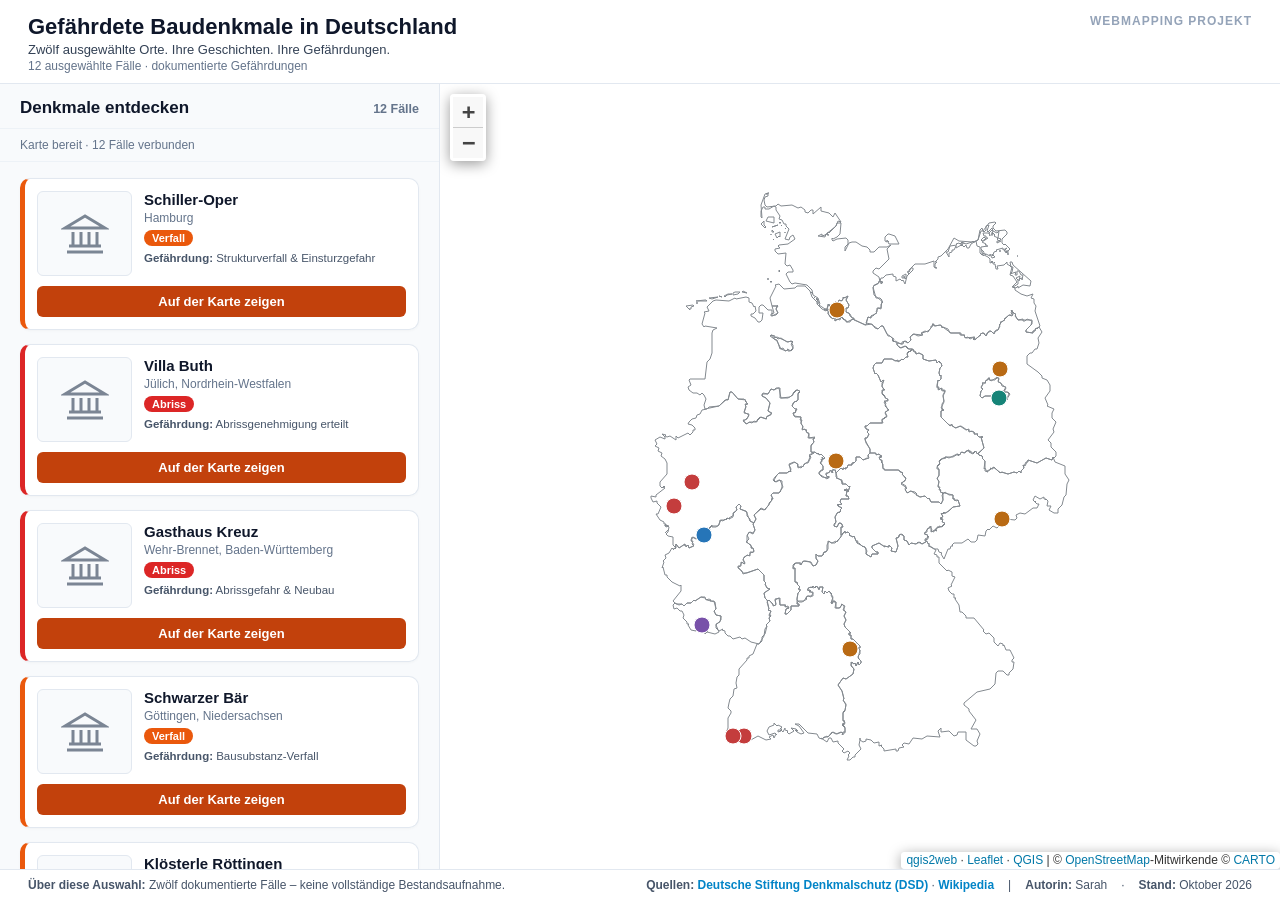
==== index.html @ 806285ae "Add files via upload" ====
<!DOCTYPE html>
<html lang="de">
<head>
  <meta charset="UTF-8">
  <meta name="viewport" content="width=device-width, initial-scale=1.0">
  <title>Gefährdete Baudenkmale in Deutschland | Webmap</title>
  <!-- Favicon -->
  <link rel="icon" href="data:image/svg+xml,<svg xmlns='http://www.w3.org/2000/svg' viewBox='0 0 100 100'><text y='.9em' font-size='90'>🏛️</text></svg>">

  <style>
    * {
      box-sizing: border-box;
      margin: 0;
      padding: 0;
    }
    html, body {
      height: 100%;
      font-family: -apple-system, BlinkMacSystemFont, "Segoe UI", Roboto, Helvetica, Arial, sans-serif;
      background-color: #f1f5f9;
      color: #1e293b;
      overflow: hidden;
    }
    #app-container {
      display: flex;
      flex-direction: column;
      height: 100vh;
      width: 100vw;
    }

    /* الهيدر العلوي */
    .site-header {
      background-color: #ffffff;
      padding: 14px 28px 10px 28px;
      border-bottom: 1px solid #e2e8f0;
      display: flex;
      justify-content: space-between;
      align-items: flex-start;
      flex-shrink: 0;
    }
    .header-left h1 {
      font-size: 22px;
      font-weight: 800;
      color: #0f172a;
      margin-bottom: 2px;
    }
    .header-left .subtitle {
      font-size: 13px;
      color: #334155;
      font-weight: 500;
      margin-bottom: 2px;
    }
    .header-left .count-line {
      font-size: 12px;
      color: #64748b;
    }
    .header-right .tagline {
      font-size: 12px;
      font-weight: 700;
      color: #94a3b8;
      letter-spacing: 1px;
      text-transform: uppercase;
    }

    /* الحاوية الوسطى */
    .main-wrapper {
      display: flex;
      flex: 1;
      overflow: hidden;
      position: relative;
    }

    /* الشريط الجانبي للكروت */
    #sidebar {
      width: 440px;
      min-width: 440px;
      background-color: #f8fafc;
      border-right: 1px solid #e2e8f0;
      display: flex;
      flex-direction: column;
      height: 100%;
    }
    .sidebar-header {
      padding: 14px 20px 10px 20px;
      display: flex;
      justify-content: space-between;
      align-items: baseline;
      border-bottom: 1px solid #edf2f7;
    }
    .sidebar-header h2 {
      font-size: 17px;
      font-weight: 700;
      color: #0f172a;
    }
    .sidebar-header .case-count {
      font-size: 12.5px;
      font-weight: 600;
      color: #64748b;
    }
    .cards-list {
      flex: 1;
      overflow-y: auto;
      padding: 16px 20px;
      display: flex;
      flex-direction: column;
      gap: 14px;
    }

    /* تصميم الكارت */
    .card-item {
      background: #ffffff;
      border: 1px solid #e2e8f0;
      border-radius: 10px;
      padding: 12px;
      display: flex;
      flex-direction: column;
      gap: 10px;
      border-left: 5px solid #cbd5e1;
      box-shadow: 0 1px 3px rgba(0,0,0,0.03);
    }
    .card-item.Verfall { border-left-color: #ea580c; }
    .card-item.Abriss { border-left-color: #dc2626; }
    .card-item.Hochwasser { border-left-color: #2563eb; }
    .card-item.Infrastruktur { border-left-color: #0d9488; }
    .card-item.Leerstand { border-left-color: #7c3aed; }

    .card-content {
      display: flex;
      gap: 12px;
    }
    .card-thumbnail {
      width: 95px;
      height: 85px;
      min-width: 95px;
      border-radius: 6px;
      background-color: #f8fafc;
      border: 1px solid #e2e8f0;
      display: flex;
      align-items: center;
      justify-content: center;
      overflow: hidden;
    }
    .card-thumbnail svg {
      width: 48px;
      height: 48px;
      opacity: 0.7;
    }

    .card-details {
      flex: 1;
      display: flex;
      flex-direction: column;
      gap: 3px;
    }
    .card-details h3 {
      font-size: 15px;
      font-weight: 700;
      color: #0f172a;
    }
    .card-details .location {
      font-size: 12px;
      color: #64748b;
      margin-bottom: 2px;
    }
    .badge {
      align-self: flex-start;
      padding: 2px 8px;
      border-radius: 10px;
      font-size: 11px;
      font-weight: 700;
      color: #ffffff;
    }
    .badge.Verfall { background-color: #ea580c; }
    .badge.Abriss { background-color: #dc2626; }
    .badge.Hochwasser { background-color: #2563eb; }
    .badge.Infrastruktur { background-color: #0d9488; }
    .badge.Leerstand { background-color: #7c3aed; }

    .danger-text {
      font-size: 11.5px;
      color: #475569;
      margin-top: 2px;
      line-height: 1.35;
    }
    .btn-focus {
      background-color: #c2410c;
      color: #ffffff;
      border: none;
      border-radius: 6px;
      padding: 8px 12px;
      font-size: 13px;
      font-weight: 600;
      cursor: pointer;
      text-align: center;
      transition: background-color 0.15s ease;
    }
    .btn-focus:hover {
      background-color: #9a3412;
    }

    /* شباك الخريطة */
    .map-container {
      flex: 1;
      height: 100%;
    }
    #map-frame {
      width: 100%;
      height: 100%;
      border: none;
    }

    /* الفوتر التوثيقي */
    .site-footer {
      background-color: #ffffff;
      border-top: 1px solid #e2e8f0;
      padding: 8px 28px;
      display: flex;
      justify-content: space-between;
      align-items: center;
      font-size: 12px;
      color: #475569;
      flex-shrink: 0;
    }
    .site-footer a {
      color: #0284c7;
      text-decoration: none;
      font-weight: 600;
    }
    .site-footer a:hover {
      text-decoration: underline;
    }
    .footer-right {
      display: flex;
      gap: 14px;
      align-items: center;
    }

    /* Functional interaction; existing desktop design is preserved. */
    .map-status { padding:8px 20px; font-size:12px; line-height:1.35; color:#64748b; border-bottom:1px solid #edf2f7; }
    .map-status.is-error { color:#b91c1c; background:#fef2f2; }
    .card-item.is-active { background:#fff7ed; box-shadow:0 0 0 2px rgba(194,65,12,.22); }
    .btn-focus:disabled { opacity:.55; cursor:wait; }
    .btn-focus[aria-pressed="true"] { background:#9a3412; }
    .btn-focus:focus-visible { outline:3px solid #0f172a; outline-offset:3px; }
    .card-content { cursor:pointer; }
    @media (max-width:760px) {
      #app-container { height:100svh; }
      .site-header { padding:10px 16px; }
      .header-left h1 { font-size:18px; }
      .header-right { display:none; }
      .main-wrapper { flex-direction:column; min-height:0; }
      #sidebar { width:100%; min-width:0; height:44%; flex-shrink:0; }
      .map-container { flex:1; min-height:180px; }
      .site-footer { padding:6px 16px; flex-wrap:wrap; gap:5px; font-size:10px; }
      .footer-right { flex-wrap:wrap; gap:6px; }
    }
  </style>
</head>
<body>

<div id="app-container">

  <header class="site-header">
    <div class="header-left">
      <h1>Gefährdete Baudenkmale in Deutschland</h1>
      <div class="subtitle">Zwölf ausgewählte Orte. Ihre Geschichten. Ihre Gefährdungen.</div>
      <div class="count-line">12 ausgewählte Fälle · dokumentierte Gefährdungen</div>
    </div>
    <div class="header-right">
      <div class="tagline">Webmapping Projekt</div>
    </div>
  </header>

  <div class="main-wrapper">
    
    <aside id="sidebar">
      <div class="sidebar-header">
        <h2>Denkmale entdecken</h2>
        <span class="case-count">12 Fälle</span>
      </div>
      <div id="map-status" class="map-status" role="status" aria-live="polite">Karte wird verbunden …</div>

      <div class="cards-list">
        
        <!-- 1. Schiller-Oper -->
        <div class="card-item Verfall" data-site-id="8">
          <div class="card-content">
            <div class="card-thumbnail">
              <svg viewBox="0 0 24 24" fill="none" stroke="#475569" stroke-width="1.5"><path d="M3 21h18M4 18h16M6 18v-7M10 18v-7M14 18v-7M18 18v-7M12 3L2 9h20L12 3z"/></svg>
            </div>
            <div class="card-details">
              <h3>Schiller-Oper</h3>
              <span class="location">Hamburg</span>
              <span class="badge Verfall">Verfall</span>
              <span class="danger-text"><strong>Gefährdung:</strong> Strukturverfall & Einsturzgefahr</span>
            </div>
          </div>
          <button class="btn-focus" onclick="selectSite(8)">Auf der Karte zeigen</button>
        </div>

        <!-- 2. Villa Buth -->
        <div class="card-item Abriss" data-site-id="6">
          <div class="card-content">
            <div class="card-thumbnail">
              <svg viewBox="0 0 24 24" fill="none" stroke="#475569" stroke-width="1.5"><path d="M3 21h18M4 18h16M6 18v-7M10 18v-7M14 18v-7M18 18v-7M12 3L2 9h20L12 3z"/></svg>
            </div>
            <div class="card-details">
              <h3>Villa Buth</h3>
              <span class="location">Jülich, Nordrhein-Westfalen</span>
              <span class="badge Abriss">Abriss</span>
              <span class="danger-text"><strong>Gefährdung:</strong> Abrissgenehmigung erteilt</span>
            </div>
          </div>
          <button class="btn-focus" onclick="selectSite(6)">Auf der Karte zeigen</button>
        </div>

        <!-- 3. Gasthaus Kreuz -->
        <div class="card-item Abriss" data-site-id="2">
          <div class="card-content">
            <div class="card-thumbnail">
              <svg viewBox="0 0 24 24" fill="none" stroke="#475569" stroke-width="1.5"><path d="M3 21h18M4 18h16M6 18v-7M10 18v-7M14 18v-7M18 18v-7M12 3L2 9h20L12 3z"/></svg>
            </div>
            <div class="card-details">
              <h3>Gasthaus Kreuz</h3>
              <span class="location">Wehr-Brennet, Baden-Württemberg</span>
              <span class="badge Abriss">Abriss</span>
              <span class="danger-text"><strong>Gefährdung:</strong> Abrissgefahr & Neubau</span>
            </div>
          </div>
          <button class="btn-focus" onclick="selectSite(2)">Auf der Karte zeigen</button>
        </div>

        <!-- 4. Schwarzer Bär -->
        <div class="card-item Verfall" data-site-id="4">
          <div class="card-content">
            <div class="card-thumbnail">
              <svg viewBox="0 0 24 24" fill="none" stroke="#475569" stroke-width="1.5"><path d="M3 21h18M4 18h16M6 18v-7M10 18v-7M14 18v-7M18 18v-7M12 3L2 9h20L12 3z"/></svg>
            </div>
            <div class="card-details">
              <h3>Schwarzer Bär</h3>
              <span class="location">Göttingen, Niedersachsen</span>
              <span class="badge Verfall">Verfall</span>
              <span class="danger-text"><strong>Gefährdung:</strong> Bausubstanz-Verfall</span>
            </div>
          </div>
          <button class="btn-focus" onclick="selectSite(4)">Auf der Karte zeigen</button>
        </div>

        <!-- 5. Klösterle Röttingen -->
        <div class="card-item Verfall" data-site-id="1">
          <div class="card-content">
            <div class="card-thumbnail">
              <svg viewBox="0 0 24 24" fill="none" stroke="#475569" stroke-width="1.5"><path d="M3 21h18M4 18h16M6 18v-7M10 18v-7M14 18v-7M18 18v-7M12 3L2 9h20L12 3z"/></svg>
            </div>
            <div class="card-details">
              <h3>Klösterle Röttingen</h3>
              <span class="location">Lauchheim, Baden-Württemberg</span>
              <span class="badge Verfall">Verfall</span>
              <span class="danger-text"><strong>Gefährdung:</strong> Verfall und Leerstand</span>
            </div>
          </div>
          <button class="btn-focus" onclick="selectSite(1)">Auf der Karte zeigen</button>
        </div>

        <!-- 6. Rathaus Lörrach -->
        <div class="card-item Abriss" data-site-id="3">
          <div class="card-content">
            <div class="card-thumbnail">
              <svg viewBox="0 0 24 24" fill="none" stroke="#475569" stroke-width="1.5"><path d="M3 21h18M4 18h16M6 18v-7M10 18v-7M14 18v-7M18 18v-7M12 3L2 9h20L12 3z"/></svg>
            </div>
            <div class="card-details">
              <h3>Rathaus Lörrach</h3>
              <span class="location">Lörrach, Baden-Württemberg</span>
              <span class="badge Abriss">Abriss</span>
              <span class="danger-text"><strong>Gefährdung:</strong> Geplanter Abriss</span>
            </div>
          </div>
          <button class="btn-focus" onclick="selectSite(3)">Auf der Karte zeigen</button>
        </div>

        <!-- 7. Theodor-Heuss-Brücke -->
        <div class="card-item Abriss" data-site-id="5">
          <div class="card-content">
            <div class="card-thumbnail">
              <svg viewBox="0 0 24 24" fill="none" stroke="#475569" stroke-width="1.5"><path d="M3 21h18M4 18h16M6 18v-7M10 18v-7M14 18v-7M18 18v-7M12 3L2 9h20L12 3z"/></svg>
            </div>
            <div class="card-details">
              <h3>Theodor-Heuss-Brücke</h3>
              <span class="location">Düsseldorf, NRW</span>
              <span class="badge Abriss">Abriss</span>
              <span class="danger-text"><strong>Gefährdung:</strong> Neubauplanung</span>
            </div>
          </div>
          <button class="btn-focus" onclick="selectSite(5)">Auf der Karte zeigen</button>
        </div>

        <!-- 8. Bogensee Areal -->
        <div class="card-item Verfall" data-site-id="7">
          <div class="card-content">
            <div class="card-thumbnail">
              <svg viewBox="0 0 24 24" fill="none" stroke="#475569" stroke-width="1.5"><path d="M3 21h18M4 18h16M6 18v-7M10 18v-7M14 18v-7M18 18v-7M12 3L2 9h20L12 3z"/></svg>
            </div>
            <div class="card-details">
              <h3>Bogensee Areal</h3>
              <span class="location">Wandlitz, Brandenburg</span>
              <span class="badge Verfall">Verfall</span>
              <span class="danger-text"><strong>Gefährdung:</strong> Fortschreitender Verfall</span>
            </div>
          </div>
          <button class="btn-focus" onclick="selectSite(7)">Auf der Karte zeigen</button>
        </div>

        <!-- 9. Ehem. Finanzamt -->
        <div class="card-item Leerstand" data-site-id="9">
          <div class="card-content">
            <div class="card-thumbnail">
              <svg viewBox="0 0 24 24" fill="none" stroke="#475569" stroke-width="1.5"><path d="M3 21h18M4 18h16M6 18v-7M10 18v-7M14 18v-7M18 18v-7M12 3L2 9h20L12 3z"/></svg>
            </div>
            <div class="card-details">
              <h3>Ehem. Finanzamt</h3>
              <span class="location">Saarbrücken, Saarland</span>
              <span class="badge Leerstand">Leerstand</span>
              <span class="danger-text"><strong>Gefährdung:</strong> Jahrelanger Leerstand</span>
            </div>
          </div>
          <button class="btn-focus" onclick="selectSite(9)">Auf der Karte zeigen</button>
        </div>

        <!-- 10. Nepomukbrücke Rech -->
        <div class="card-item Hochwasser" data-site-id="10">
          <div class="card-content">
            <div class="card-thumbnail">
              <svg viewBox="0 0 24 24" fill="none" stroke="#475569" stroke-width="1.5"><path d="M3 21h18M4 18h16M6 18v-7M10 18v-7M14 18v-7M18 18v-7M12 3L2 9h20L12 3z"/></svg>
            </div>
            <div class="card-details">
              <h3>Nepomukbrücke Rech</h3>
              <span class="location">Rech, Rheinland-Pfalz</span>
              <span class="badge Hochwasser">Hochwasser</span>
              <span class="danger-text"><strong>Gefährdung:</strong> Hochwasserschaden</span>
            </div>
          </div>
          <button class="btn-focus" onclick="selectSite(10)">Auf der Karte zeigen</button>
        </div>

        <!-- 11. Erbgericht Rechenberg -->
        <div class="card-item Verfall" data-site-id="11">
          <div class="card-content">
            <div class="card-thumbnail">
              <svg viewBox="0 0 24 24" fill="none" stroke="#475569" stroke-width="1.5"><path d="M3 21h18M4 18h16M6 18v-7M10 18v-7M14 18v-7M18 18v-7M12 3L2 9h20L12 3z"/></svg>
            </div>
            <div class="card-details">
              <h3>Erbgericht Rechenberg</h3>
              <span class="location">Rechenberg, Sachsen</span>
              <span class="badge Verfall">Verfall</span>
              <span class="danger-text"><strong>Gefährdung:</strong> Nässeschäden</span>
            </div>
          </div>
          <button class="btn-focus" onclick="selectSite(11)">Auf der Karte zeigen</button>
        </div>

        <!-- 12. Generalshotel -->
        <div class="card-item Infrastruktur" data-site-id="12">
          <div class="card-content">
            <div class="card-thumbnail">
              <svg viewBox="0 0 24 24" fill="none" stroke="#475569" stroke-width="1.5"><path d="M3 21h18M4 18h16M6 18v-7M10 18v-7M14 18v-7M18 18v-7M12 3L2 9h20L12 3z"/></svg>
            </div>
            <div class="card-details">
              <h3>Generalshotel</h3>
              <span class="location">Schönefeld, Brandenburg</span>
              <span class="badge Infrastruktur">Infrastruktur</span>
              <span class="danger-text"><strong>Gefährdung:</strong> Flughafenausbau</span>
            </div>
          </div>
          <button class="btn-focus" onclick="selectSite(12)">Auf der Karte zeigen</button>
        </div>

      </div>
    </aside>

    <!-- شباك الخريطة -->
    <main class="map-container">
      <iframe id="map-frame" title="Interaktive Karte der zwölf Denkmalfälle" src="webmap_final/index.html#6/51.288/10.568"></iframe>
    </main>

  </div>

  <!-- الفوتر التوثيقي -->
  <footer class="site-footer">
    <div class="footer-left">
      <strong>Über diese Auswahl:</strong> Zwölf dokumentierte Fälle – keine vollständige Bestandsaufnahme.
    </div>
    <div class="footer-right">
      <span><strong>Quellen:</strong> 
        <a href="https://www.denkmalschutz.de" target="_blank">Deutsche Stiftung Denkmalschutz (DSD)</a> · 
        <a href="https://de.wikipedia.org" target="_blank">Wikipedia</a>
      </span>
      <span>|</span>
      <span><strong>Autorin:</strong> Sarah</span>
      <span>·</span>
      <span><strong>Stand:</strong> Oktober 2026</span>
    </div>
  </footer>

</div>

<script src="assets/interaction.js"></script>
</body>
</html>
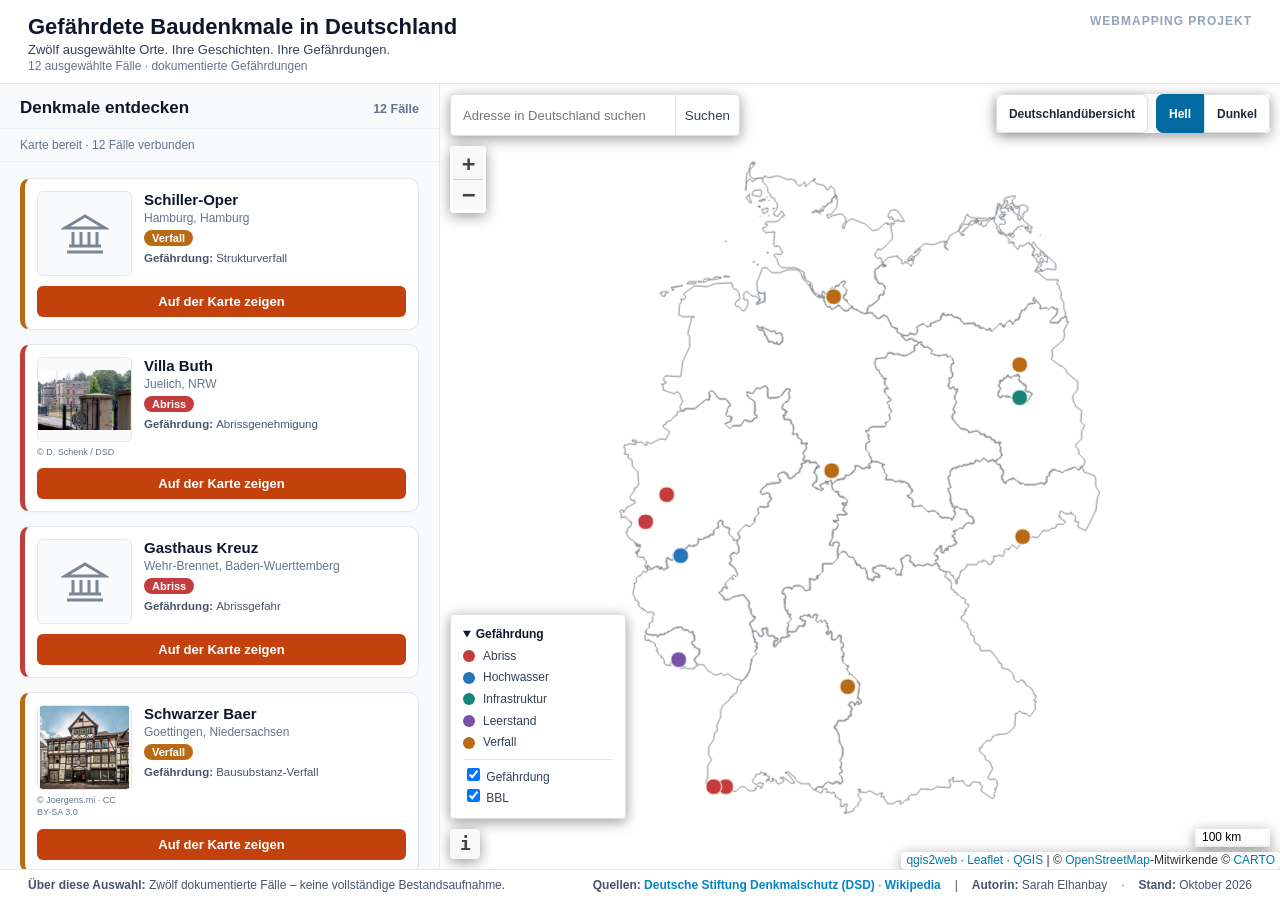
==== commit 02d6b77c: "Add files via upload Update final webmap" ====
--- a/index.html
+++ b/index.html
@@ -7,6 +7,7 @@
   <!-- Favicon -->
   <link rel="icon" href="data:image/svg+xml,<svg xmlns='http://www.w3.org/2000/svg' viewBox='0 0 100 100'><text y='.9em' font-size='90'>🏛️</text></svg>">
 
+  <script src="assets/category-colors.js"></script>
   <style>
     * {
       box-sizing: border-box;
@@ -117,11 +118,11 @@
       border-left: 5px solid #cbd5e1;
       box-shadow: 0 1px 3px rgba(0,0,0,0.03);
     }
-    .card-item.Verfall { border-left-color: #ea580c; }
-    .card-item.Abriss { border-left-color: #dc2626; }
-    .card-item.Hochwasser { border-left-color: #2563eb; }
-    .card-item.Infrastruktur { border-left-color: #0d9488; }
-    .card-item.Leerstand { border-left-color: #7c3aed; }
+    .card-item.Verfall { border-left-color: var(--threat-verfall, #ea580c); }
+    .card-item.Abriss { border-left-color: var(--threat-abriss, #dc2626); }
+    .card-item.Hochwasser { border-left-color: var(--threat-hochwasser, #2563eb); }
+    .card-item.Infrastruktur { border-left-color: var(--threat-infrastruktur, #0d9488); }
+    .card-item.Leerstand { border-left-color: var(--threat-leerstand, #7c3aed); }
 
     .card-content {
       display: flex;
@@ -169,11 +170,11 @@
       font-weight: 700;
       color: #ffffff;
     }
-    .badge.Verfall { background-color: #ea580c; }
-    .badge.Abriss { background-color: #dc2626; }
-    .badge.Hochwasser { background-color: #2563eb; }
-    .badge.Infrastruktur { background-color: #0d9488; }
-    .badge.Leerstand { background-color: #7c3aed; }
+    .badge.Verfall { background-color: var(--threat-verfall, #ea580c); }
+    .badge.Abriss { background-color: var(--threat-abriss, #dc2626); }
+    .badge.Hochwasser { background-color: var(--threat-hochwasser, #2563eb); }
+    .badge.Infrastruktur { background-color: var(--threat-infrastruktur, #0d9488); }
+    .badge.Leerstand { background-color: var(--threat-leerstand, #7c3aed); }
 
     .danger-text {
       font-size: 11.5px;
@@ -253,6 +254,12 @@
       .site-footer { padding:6px 16px; flex-wrap:wrap; gap:5px; font-size:10px; }
       .footer-right { flex-wrap:wrap; gap:6px; }
     }
+
+    .card-visual { width:95px; min-width:95px; }
+    .card-thumbnail img { width:100%; height:100%; object-fit:contain; display:block; background:#f8fafc; }
+    .thumbnail-credit { display:block; margin-top:4px; font-size:9px; line-height:1.35; color:#64748b; }
+    .thumbnail-credit a { color:#64748b; text-decoration:none; }
+    .thumbnail-credit a:hover { text-decoration:underline; }
   </style>
 </head>
 <body>
@@ -300,9 +307,7 @@
         <!-- 2. Villa Buth -->
         <div class="card-item Abriss" data-site-id="6">
           <div class="card-content">
-            <div class="card-thumbnail">
-              <svg viewBox="0 0 24 24" fill="none" stroke="#475569" stroke-width="1.5"><path d="M3 21h18M4 18h16M6 18v-7M10 18v-7M14 18v-7M18 18v-7M12 3L2 9h20L12 3z"/></svg>
-            </div>
+            <div class="card-visual"><div class="card-thumbnail"><img src="webmap_final/images/villa_buth.jpg" alt="Villa Buth in Jülich" loading="lazy" width="95" height="85"></div><span class="thumbnail-credit"><a href="https://www.denkmalschutz.de/pressemitteilung/villa-buth-aktualisierte-denkmalliste-bestaetigt-historische-bedeutung.html" target="_blank" rel="noopener noreferrer">© D. Schenk / DSD</a></span></div>
             <div class="card-details">
               <h3>Villa Buth</h3>
               <span class="location">Jülich, Nordrhein-Westfalen</span>
@@ -332,9 +337,7 @@
         <!-- 4. Schwarzer Bär -->
         <div class="card-item Verfall" data-site-id="4">
           <div class="card-content">
-            <div class="card-thumbnail">
-              <svg viewBox="0 0 24 24" fill="none" stroke="#475569" stroke-width="1.5"><path d="M3 21h18M4 18h16M6 18v-7M10 18v-7M14 18v-7M18 18v-7M12 3L2 9h20L12 3z"/></svg>
-            </div>
+            <div class="card-visual"><div class="card-thumbnail"><img src="webmap_final/images/schwarzer_baer.jpg" alt="Schwarzer Bär in Göttingen" loading="lazy" width="95" height="85"></div><span class="thumbnail-credit"><a href="https://commons.wikimedia.org/wiki/File:Zum_schwarzen_B%C3%A4ren_%28G%C3%B6ttingen%29_jm20489.jpg" target="_blank" rel="noopener noreferrer">© Joergens.mi</a> · <a href="https://creativecommons.org/licenses/by-sa/3.0/de/" target="_blank" rel="noopener noreferrer">CC BY-SA 3.0</a></span></div>
             <div class="card-details">
               <h3>Schwarzer Bär</h3>
               <span class="location">Göttingen, Niedersachsen</span>
@@ -478,7 +481,7 @@
 
     <!-- شباك الخريطة -->
     <main class="map-container">
-      <iframe id="map-frame" title="Interaktive Karte der zwölf Denkmalfälle" src="webmap_final/index.html#6/51.288/10.568"></iframe>
+      <iframe id="map-frame" title="Interaktive Karte der zwölf Denkmalfälle" src="webmap_final/index.html"></iframe>
     </main>
 
   </div>
@@ -494,7 +497,7 @@
         <a href="https://de.wikipedia.org" target="_blank">Wikipedia</a>
       </span>
       <span>|</span>
-      <span><strong>Autorin:</strong> Sarah</span>
+      <span><strong>Autorin:</strong> Sarah Elhanbay</span>
       <span>·</span>
       <span><strong>Stand:</strong> Oktober 2026</span>
     </div>
